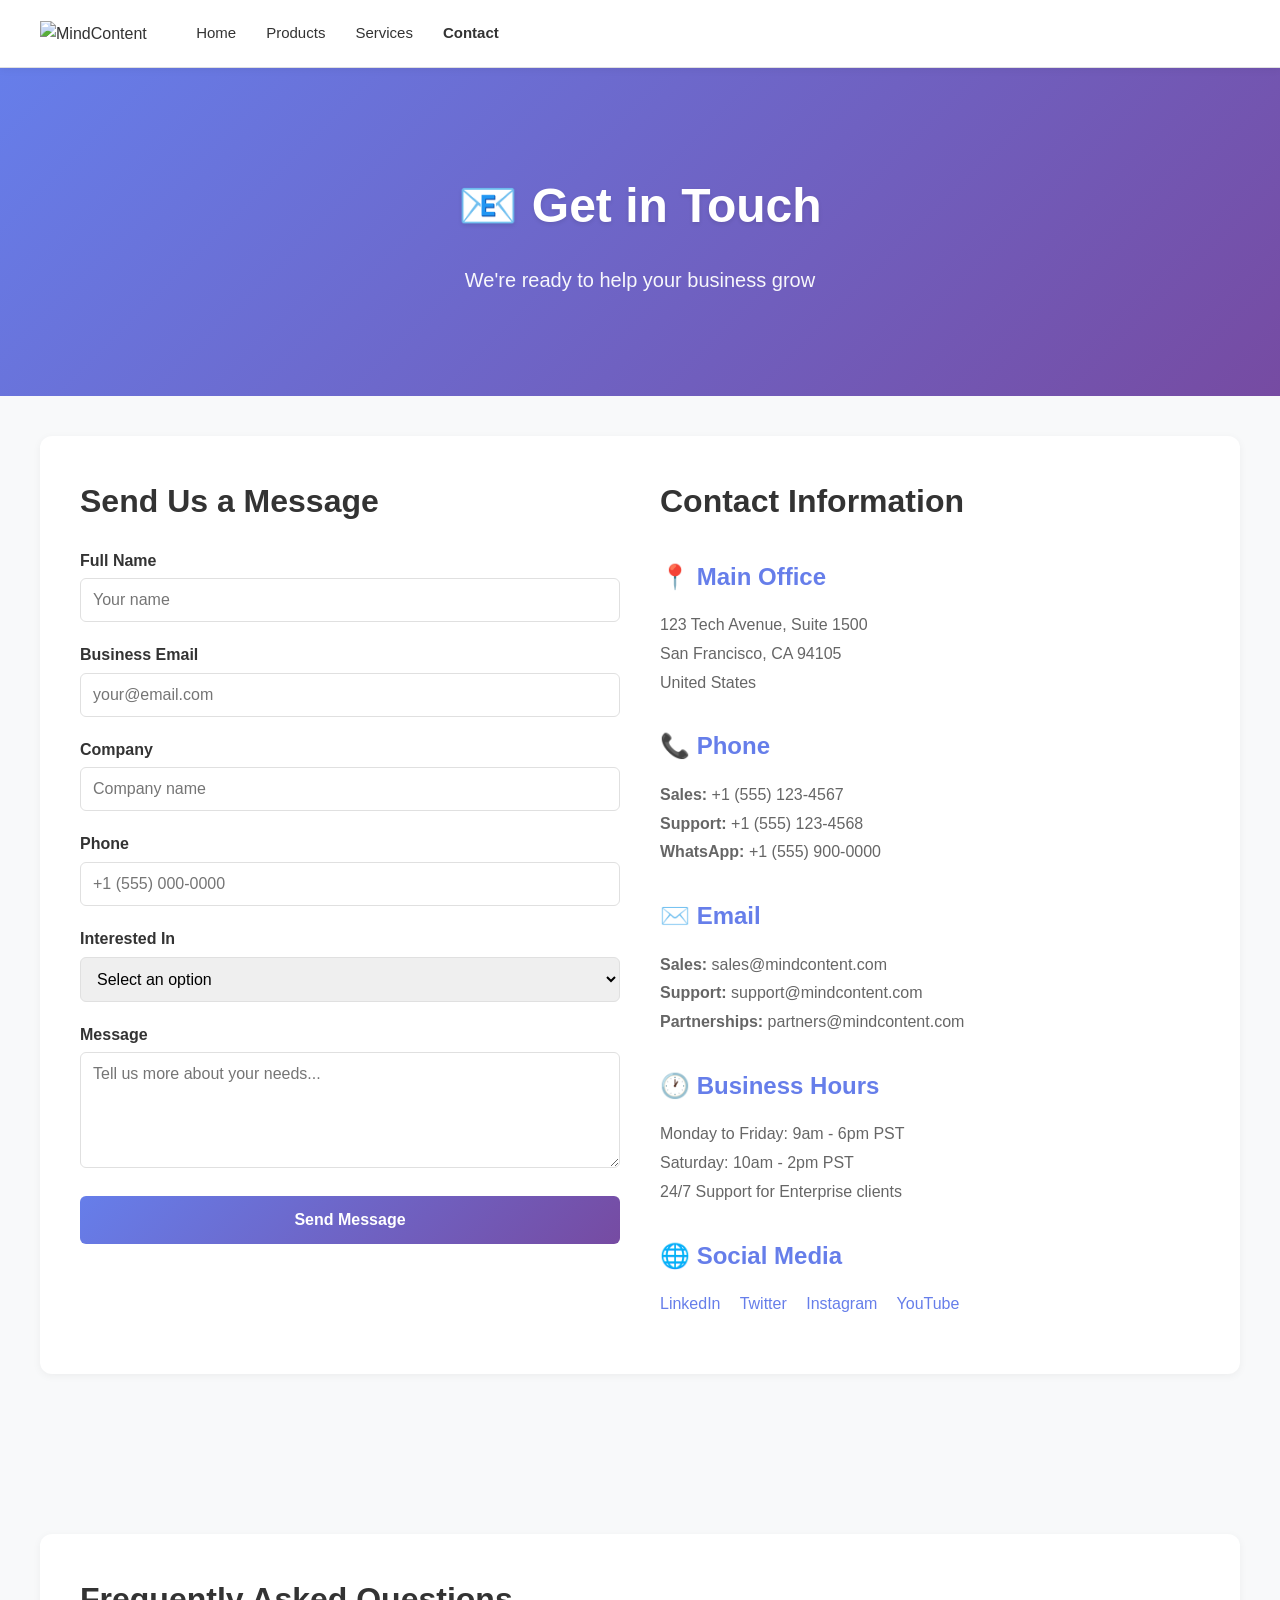
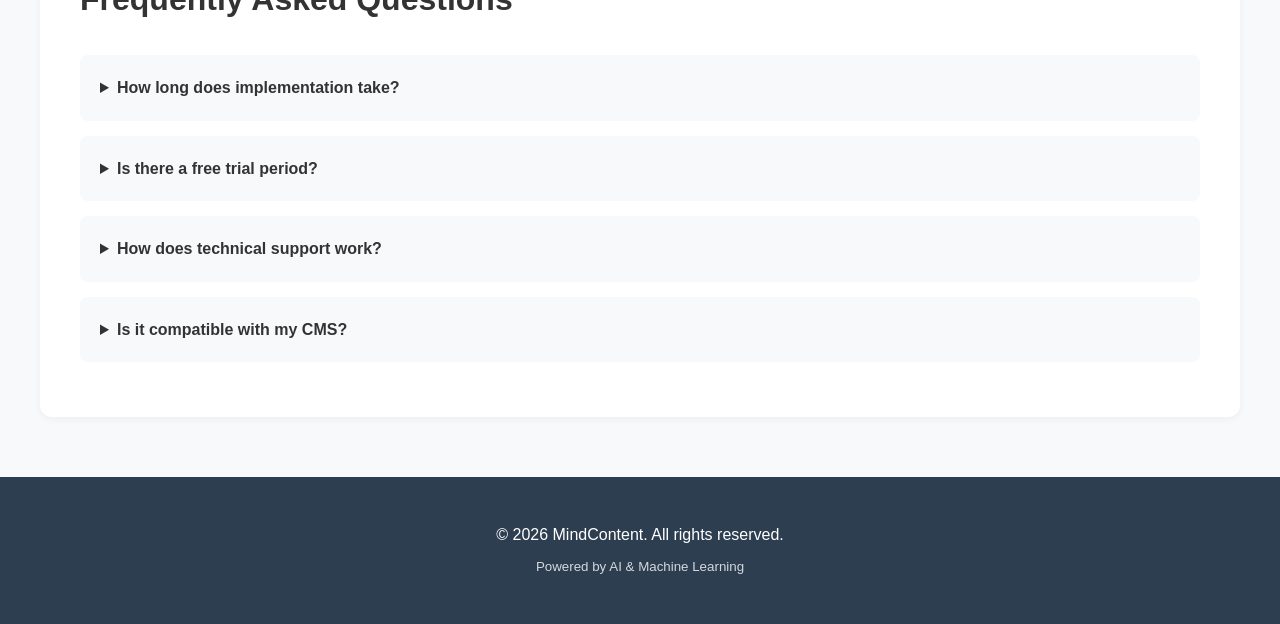
==== contact.html @ 4b0bb5eb "More pages and relative endpoints" ====
<!DOCTYPE html>
<html lang="en">
<head>
    <meta charset="UTF-8">
    <meta name="viewport" content="width=device-width, initial-scale=1.0">
</head>
<body data-page-title="Contact">
    <!-- Site components (header/footer) loaded by site-components.js -->
    
    <!-- Hero Section -->
    <div class="hero">
        <h1>📧 Get in Touch</h1>
        <p>We're ready to help your business grow</p>
    </div>

    <!-- Contact Form and Info -->
    <div class="content-section">
        <div style="display: grid; grid-template-columns: 1fr 1fr; gap: 40px;">
            <!-- Contact Form -->
            <div>
                <h2>Send Us a Message</h2>
                <form style="margin-top: 20px;">
                    <div style="margin-bottom: 20px;">
                        <label style="display: block; margin-bottom: 5px; font-weight: bold;">Full Name</label>
                        <input type="text" placeholder="Your name" style="width: 100%; padding: 12px; border: 1px solid #e0e0e0; border-radius: 6px; font-size: 16px;">
                    </div>
                    
                    <div style="margin-bottom: 20px;">
                        <label style="display: block; margin-bottom: 5px; font-weight: bold;">Business Email</label>
                        <input type="email" placeholder="your@email.com" style="width: 100%; padding: 12px; border: 1px solid #e0e0e0; border-radius: 6px; font-size: 16px;">
                    </div>
                    
                    <div style="margin-bottom: 20px;">
                        <label style="display: block; margin-bottom: 5px; font-weight: bold;">Company</label>
                        <input type="text" placeholder="Company name" style="width: 100%; padding: 12px; border: 1px solid #e0e0e0; border-radius: 6px; font-size: 16px;">
                    </div>
                    
                    <div style="margin-bottom: 20px;">
                        <label style="display: block; margin-bottom: 5px; font-weight: bold;">Phone</label>
                        <input type="tel" placeholder="+1 (555) 000-0000" style="width: 100%; padding: 12px; border: 1px solid #e0e0e0; border-radius: 6px; font-size: 16px;">
                    </div>
                    
                    <div style="margin-bottom: 20px;">
                        <label style="display: block; margin-bottom: 5px; font-weight: bold;">Interested In</label>
                        <select style="width: 100%; padding: 12px; border: 1px solid #e0e0e0; border-radius: 6px; font-size: 16px;">
                            <option>Select an option</option>
                            <option>Starter Product</option>
                            <option>Premium Product</option>
                            <option>Enterprise Product</option>
                            <option>Consulting Services</option>
                            <option>Technical Support</option>
                            <option>General Information</option>
                        </select>
                    </div>
                    
                    <div style="margin-bottom: 20px;">
                        <label style="display: block; margin-bottom: 5px; font-weight: bold;">Message</label>
                        <textarea placeholder="Tell us more about your needs..." rows="5" style="width: 100%; padding: 12px; border: 1px solid #e0e0e0; border-radius: 6px; font-size: 16px; resize: vertical;"></textarea>
                    </div>
                    
                    <button type="submit" style="background: linear-gradient(135deg, #667eea 0%, #764ba2 100%); color: white; border: none; padding: 15px 40px; border-radius: 6px; cursor: pointer; font-size: 16px; font-weight: bold; width: 100%;">
                        Send Message
                    </button>
                </form>
            </div>
            
            <!-- Contact Information -->
            <div>
                <h2>Contact Information</h2>
                
                <div style="margin-top: 30px;">
                    <h3 style="color: #667eea;">📍 Main Office</h3>
                    <p style="margin-top: 10px; color: #666;">
                        123 Tech Avenue, Suite 1500<br>
                        San Francisco, CA 94105<br>
                        United States
                    </p>
                </div>
                
                <div style="margin-top: 30px;">
                    <h3 style="color: #667eea;">📞 Phone</h3>
                    <p style="margin-top: 10px; color: #666;">
                        <strong>Sales:</strong> +1 (555) 123-4567<br>
                        <strong>Support:</strong> +1 (555) 123-4568<br>
                        <strong>WhatsApp:</strong> +1 (555) 900-0000
                    </p>
                </div>
                
                <div style="margin-top: 30px;">
                    <h3 style="color: #667eea;">✉️ Email</h3>
                    <p style="margin-top: 10px; color: #666;">
                        <strong>Sales:</strong> sales@mindcontent.com<br>
                        <strong>Support:</strong> support@mindcontent.com<br>
                        <strong>Partnerships:</strong> partners@mindcontent.com
                    </p>
                </div>
                
                <div style="margin-top: 30px;">
                    <h3 style="color: #667eea;">🕐 Business Hours</h3>
                    <p style="margin-top: 10px; color: #666;">
                        Monday to Friday: 9am - 6pm PST<br>
                        Saturday: 10am - 2pm PST<br>
                        24/7 Support for Enterprise clients
                    </p>
                </div>
                
                <div style="margin-top: 30px;">
                    <h3 style="color: #667eea;">🌐 Social Media</h3>
                    <p style="margin-top: 10px;">
                        <a href="#" style="margin-right: 15px; color: #667eea; text-decoration: none;">LinkedIn</a>
                        <a href="#" style="margin-right: 15px; color: #667eea; text-decoration: none;">Twitter</a>
                        <a href="#" style="margin-right: 15px; color: #667eea; text-decoration: none;">Instagram</a>
                        <a href="#" style="color: #667eea; text-decoration: none;">YouTube</a>
                    </p>
                </div>
            </div>
        </div>
    </div>

    <!-- MindContent AI suggestions will appear here -->
    <div id="mindcontent" data-page-id="contact" style="max-width: 1200px; margin: 0 auto; padding: 20px;"></div>

    <!-- FAQ Section -->
    <div class="content-section">
        <h2>Frequently Asked Questions</h2>
        <div style="margin-top: 30px;">
            <details style="margin-bottom: 15px; padding: 20px; background: #f8f9fa; border-radius: 8px;">
                <summary style="cursor: pointer; font-weight: bold; font-size: 16px;">How long does implementation take?</summary>
                <p style="margin-top: 15px; color: #666;">Basic implementation can be done in a few minutes. For enterprise projects with customizations, the average timeline is 2 to 4 weeks.</p>
            </details>
            
            <details style="margin-bottom: 15px; padding: 20px; background: #f8f9fa; border-radius: 8px;">
                <summary style="cursor: pointer; font-weight: bold; font-size: 16px;">Is there a free trial period?</summary>
                <p style="margin-top: 15px; color: #666;">Yes! We offer a 30-day free trial on all plans, no credit card required.</p>
            </details>
            
            <details style="margin-bottom: 15px; padding: 20px; background: #f8f9fa; border-radius: 8px;">
                <summary style="cursor: pointer; font-weight: bold; font-size: 16px;">How does technical support work?</summary>
                <p style="margin-top: 15px; color: #666;">We offer support via email, chat, and phone. Enterprise clients have access to 24/7 priority support.</p>
            </details>
            
            <details style="margin-bottom: 15px; padding: 20px; background: #f8f9fa; border-radius: 8px;">
                <summary style="cursor: pointer; font-weight: bold; font-size: 16px;">Is it compatible with my CMS?</summary>
                <p style="margin-top: 15px; color: #666;">MindContent works with any HTML website and has native integrations with WordPress, Contentful, Strapi, and other popular CMS platforms.</p>
            </details>
        </div>
    </div>

    <!-- Site components (header/footer) and MindContent SDK -->
    <script src="site-components.js"></script>
    <script src="mindcontent-loader.js"></script>
</body>
</html>
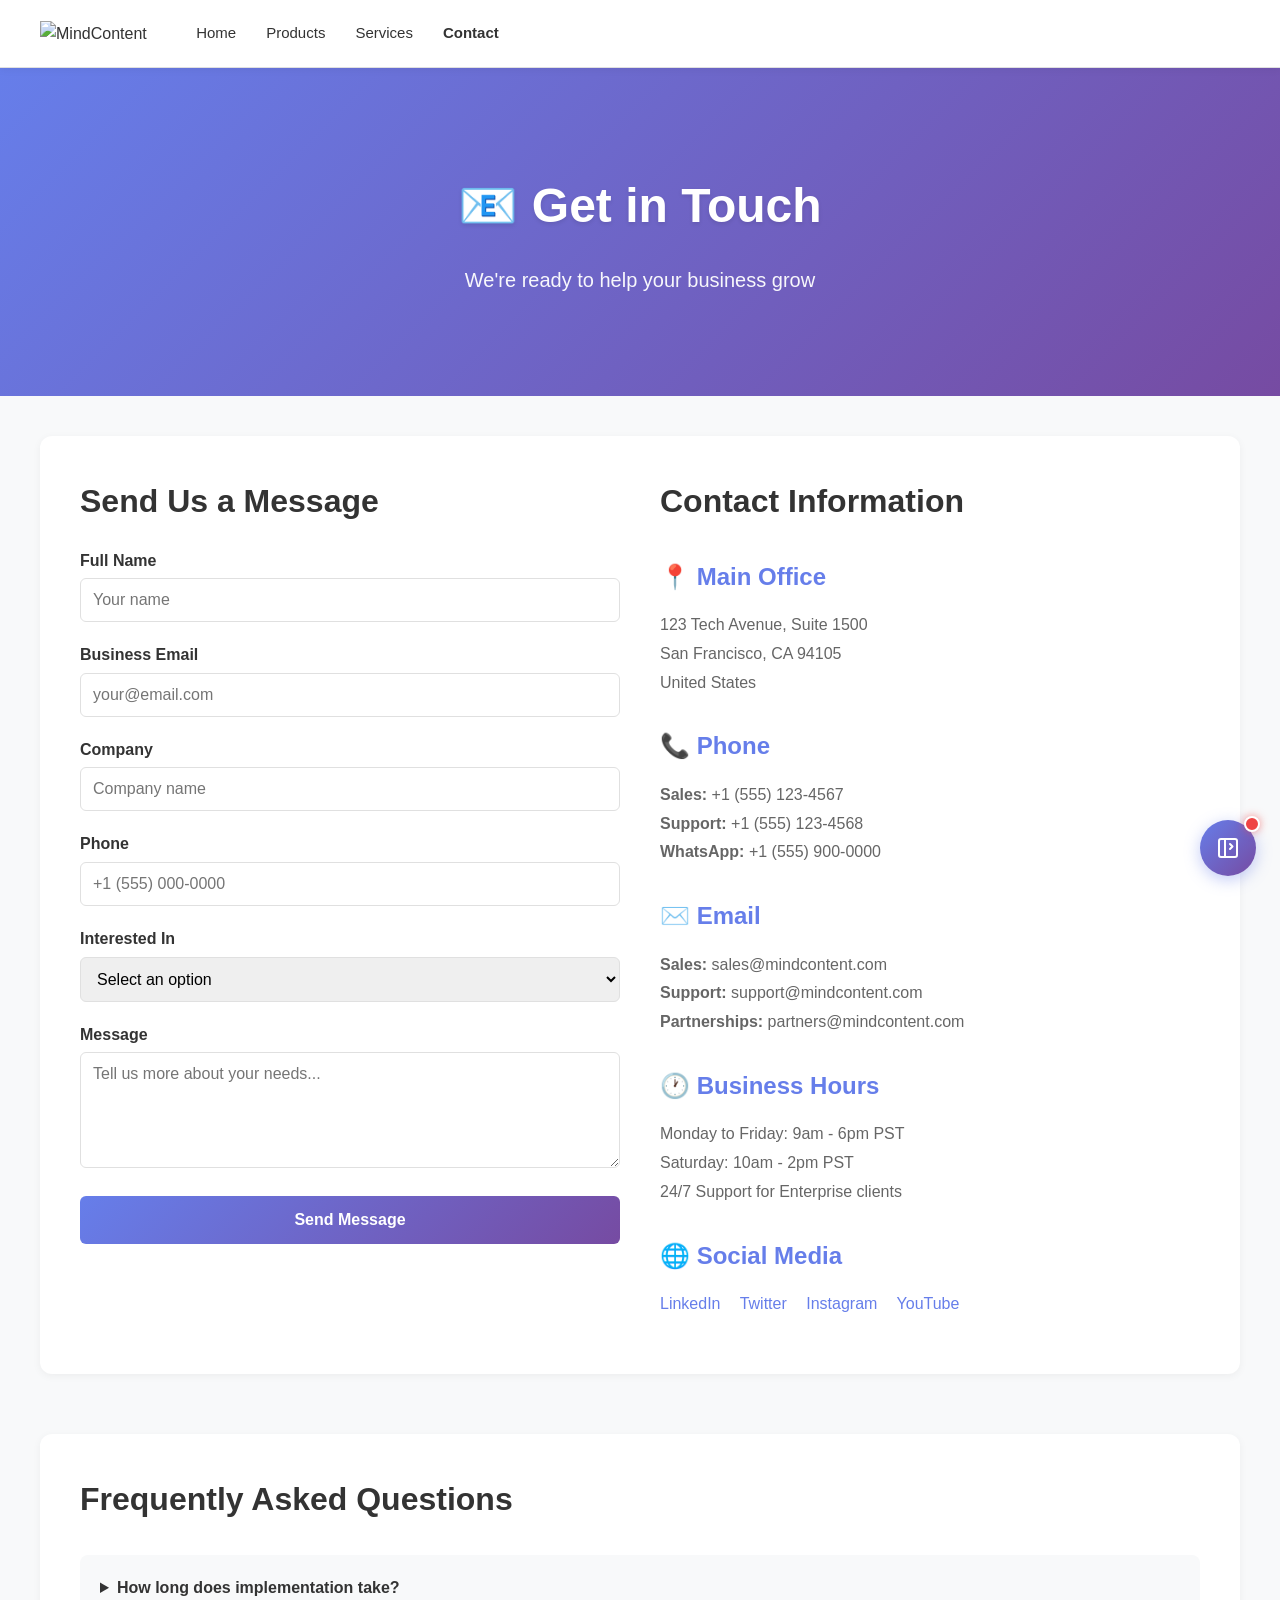
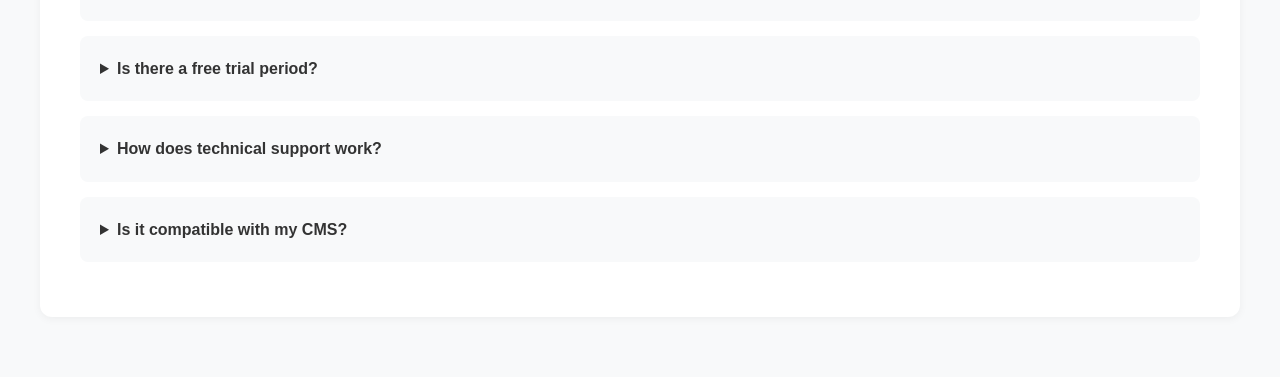
==== commit a2688899: "Azure connection 1" ====
--- a/contact.html
+++ b/contact.html
@@ -3,6 +3,7 @@
 <head>
     <meta charset="UTF-8">
     <meta name="viewport" content="width=device-width, initial-scale=1.0">
+    <link rel="stylesheet" href="mindcontent.css">
 </head>
 <body data-page-title="Contact">
     <!-- Site components (header/footer) loaded by site-components.js -->
@@ -117,9 +118,6 @@
         </div>
     </div>
 
-    <!-- MindContent AI suggestions will appear here -->
-    <div id="mindcontent" data-page-id="contact" style="max-width: 1200px; margin: 0 auto; padding: 20px;"></div>
-
     <!-- FAQ Section -->
     <div class="content-section">
         <h2>Frequently Asked Questions</h2>
@@ -148,6 +146,6 @@
 
     <!-- Site components (header/footer) and MindContent SDK -->
     <script src="site-components.js"></script>
-    <script src="mindcontent-loader.js"></script>
+    <script src="mindcontent.js"></script>
 </body>
 </html>
--- a/mindcontent.css
+++ b/mindcontent.css
@@ -0,0 +1,1728 @@
+/**
+ * MindContent SDK - Component Styles
+ * Embed this CSS in your page before loading mindcontent-v2.js
+ */
+
+/* ==========================================================================
+   Design Tokens (CSS Variables)
+   ========================================================================== */
+:root {
+  --mc-color-primary: #0078d4;
+  --mc-color-primary-hover: #106ebe;
+  --mc-color-secondary: #00a4ef;
+  --mc-color-secondary-hover: #0090d1;
+  --mc-color-success: #107c10;
+  --mc-color-error: #d13438;
+  --mc-color-warning: #ff8c00;
+  --mc-color-info: #0078d4;
+  
+  --mc-color-text: #323130;
+  --mc-color-text-light: #605e5c;
+  --mc-color-text-lighter: #8a8886;
+  
+  --mc-color-bg: #ffffff;
+  --mc-color-bg-light: #f3f2f1;
+  --mc-color-bg-lighter: #faf9f8;
+  --mc-color-border: #edebe9;
+  
+  --mc-spacing-xs: 4px;
+  --mc-spacing-sm: 8px;
+  --mc-spacing-md: 16px;
+  --mc-spacing-lg: 24px;
+  --mc-spacing-xl: 32px;
+  --mc-spacing-xxl: 48px;
+  
+  --mc-radius-sm: 4px;
+  --mc-radius-md: 8px;
+  --mc-radius-lg: 12px;
+  --mc-radius-xl: 16px;
+  
+  --mc-shadow-sm: 0 2px 4px rgba(0,0,0,0.1);
+  --mc-shadow-md: 0 4px 8px rgba(0,0,0,0.15);
+  --mc-shadow-lg: 0 8px 16px rgba(0,0,0,0.2);
+  
+  --mc-font-size-sm: 14px;
+  --mc-font-size-base: 16px;
+  --mc-font-size-lg: 18px;
+  --mc-font-size-xl: 24px;
+  --mc-font-size-xxl: 32px;
+  --mc-font-size-xxxl: 48px;
+  
+  --mc-line-height: 1.6;
+}
+
+/* ==========================================================================
+   Dynamic Component Wrapper
+   ========================================================================== */
+.mc-dynamic-component {
+  margin: 20px 0;
+  padding: 50px 0;
+  opacity: 0;
+  transition: opacity 0.5s ease;
+}
+
+.mc-dynamic-component[data-loaded="true"] {
+  opacity: 1;
+}
+
+/* ==========================================================================
+   Hero Banner Component
+   ========================================================================== */
+.mc-hero {
+  text-align: center;
+  padding: var(--mc-spacing-xxl) var(--mc-spacing-md);
+  max-width: 1200px;
+  margin: var(--mc-spacing-md) auto;
+  background: linear-gradient(135deg, var(--mc-color-bg-light) 0%, var(--mc-color-bg-lighter) 100%);
+  border-radius: var(--mc-radius-xl);
+  box-shadow: var(--mc-shadow-md);
+}
+
+.mc-hero-title {
+  background: linear-gradient(135deg, var(--mc-color-primary) 0%, var(--mc-color-secondary) 100%);
+  -webkit-background-clip: text;
+  -webkit-text-fill-color: transparent;
+  background-clip: text;
+  margin-bottom: var(--mc-spacing-md);
+  font-size: var(--mc-font-size-xxxl);
+  font-weight: 600;
+  line-height: 1.2;
+}
+
+.mc-hero-subtitle {
+  font-size: var(--mc-font-size-lg);
+  line-height: var(--mc-line-height);
+  color: var(--mc-color-text-light);
+  margin-bottom: var(--mc-spacing-lg);
+  max-width: 700px;
+  margin-left: auto;
+  margin-right: auto;
+}
+
+.mc-hero-btn {
+  display: inline-block;
+  background: var(--mc-color-primary);
+  color: white;
+  border: none;
+  padding: var(--mc-spacing-sm) var(--mc-spacing-lg);
+  font-size: var(--mc-font-size-base);
+  font-weight: 600;
+  border-radius: var(--mc-radius-sm);
+  cursor: pointer;
+  box-shadow: var(--mc-shadow-sm);
+  transition: all 0.3s ease;
+  text-decoration: none;
+}
+
+.mc-hero-btn:hover {
+  background: var(--mc-color-primary-hover);
+  transform: translateY(-2px);
+  box-shadow: 0 4px 12px rgba(0,120,212,0.4);
+}
+
+.mc-hero-btn:active {
+  transform: translateY(0);
+}
+
+/* ==========================================================================
+   Alert Component
+   ========================================================================== */
+@keyframes alertSlideIn {
+  from { opacity: 0; transform: translateX(-20px); }
+  to { opacity: 1; transform: translateX(0); }
+}
+
+.mc-alert {
+  animation: alertSlideIn 0.4s ease;
+  padding: var(--mc-spacing-md) var(--mc-spacing-lg);
+  border-radius: var(--mc-radius-md);
+  margin: var(--mc-spacing-md) 0;
+  box-shadow: var(--mc-shadow-sm);
+  transition: all 0.3s ease;
+  display: flex;
+  align-items: flex-start;
+  gap: var(--mc-spacing-sm);
+}
+
+.mc-alert:hover {
+  box-shadow: var(--mc-shadow-md);
+  transform: translateX(4px);
+}
+
+.mc-alert-info {
+  background: #e3f2fd;
+  border-left: 4px solid var(--mc-color-info);
+  color: #0d47a1;
+}
+
+.mc-alert-warning {
+  background: #fff3e0;
+  border-left: 4px solid var(--mc-color-warning);
+  color: #e65100;
+}
+
+.mc-alert-error {
+  background: #ffebee;
+  border-left: 4px solid var(--mc-color-error);
+  color: #c62828;
+}
+
+.mc-alert-success {
+  background: #e8f5e9;
+  border-left: 4px solid var(--mc-color-success);
+  color: #1b5e20;
+}
+
+.mc-alert-icon {
+  font-size: 20px;
+  flex-shrink: 0;
+  margin-top: 2px;
+}
+
+.mc-alert-content {
+  flex: 1;
+}
+
+.mc-alert-field:last-child {
+  margin-bottom: 0 !important;
+}
+
+/* ==========================================================================
+   Feature Cards Component
+   ========================================================================== */
+.mc-features-container {
+  max-width: 1200px;
+  margin: var(--mc-spacing-xl) auto;
+  padding: 0 var(--mc-spacing-md);
+}
+
+.mc-features-header {
+  text-align: center;
+  margin-bottom: var(--mc-spacing-xl);
+}
+
+.mc-features-heading {
+  font-size: var(--mc-font-size-xxl);
+  font-weight: 600;
+  margin-bottom: var(--mc-spacing-sm);
+  color: var(--mc-color-text);
+}
+
+.mc-features-description {
+  font-size: var(--mc-font-size-lg);
+  color: var(--mc-color-text-light);
+  line-height: var(--mc-line-height);
+  max-width: 800px;
+  margin: 0 auto;
+}
+
+.mc-features-grid {
+  display: grid;
+  grid-template-columns: repeat(auto-fit, minmax(280px, 1fr));
+  gap: var(--mc-spacing-md);
+}
+
+.mc-feature-card {
+  background: var(--mc-color-bg);
+  border-radius: var(--mc-radius-lg);
+  padding: var(--mc-spacing-lg);
+  text-align: center;
+  box-shadow: var(--mc-shadow-sm);
+  transition: all 0.3s ease;
+  border: 1px solid var(--mc-color-border);
+}
+
+.mc-feature-card:hover {
+  transform: translateY(-8px);
+  box-shadow: var(--mc-shadow-lg);
+  border-color: var(--mc-color-secondary);
+}
+
+.mc-feature-icon {
+  width: 64px;
+  height: 64px;
+  margin: 0 auto var(--mc-spacing-sm);
+  background: linear-gradient(135deg, var(--mc-color-primary) 0%, var(--mc-color-secondary) 100%);
+  border-radius: var(--mc-radius-lg);
+  display: flex;
+  align-items: center;
+  justify-content: center;
+  font-size: 32px;
+  animation: iconFloat 3s ease-in-out infinite;
+}
+
+@keyframes iconFloat {
+  0%, 100% { transform: translateY(0); }
+  50% { transform: translateY(-10px); }
+}
+
+.mc-feature-title {
+  margin: 0 0 12px 0;
+  font-size: var(--mc-font-size-lg);
+  font-weight: 600;
+  color: var(--mc-color-text);
+}
+
+.mc-feature-description {
+  color: var(--mc-color-text-light);
+  line-height: var(--mc-line-height);
+  font-size: var(--mc-font-size-sm);
+}
+
+/* ==========================================================================
+   Article/Blog Post Component
+   ========================================================================== */
+.mc-article {
+  max-width: 800px;
+  margin: var(--mc-spacing-xl) auto;
+  padding: 0 var(--mc-spacing-md);
+}
+
+.mc-article-breadcrumb {
+  font-size: var(--mc-font-size-sm);
+  color: var(--mc-color-text-lighter);
+  margin-bottom: var(--mc-spacing-sm);
+  display: flex;
+  align-items: center;
+  gap: var(--mc-spacing-xs);
+}
+
+.mc-article-breadcrumb a {
+  color: var(--mc-color-primary);
+  text-decoration: none;
+  transition: color 0.2s ease;
+}
+
+.mc-article-breadcrumb a:hover {
+  color: var(--mc-color-primary-hover);
+  text-decoration: underline;
+}
+
+.mc-article-meta {
+  display: flex;
+  align-items: center;
+  gap: var(--mc-spacing-md);
+  margin-bottom: var(--mc-spacing-lg);
+}
+
+.mc-article-date {
+  font-size: var(--mc-font-size-sm);
+  color: var(--mc-color-text-light);
+  display: flex;
+  align-items: center;
+  gap: var(--mc-spacing-xs);
+}
+
+.mc-article-content {
+  line-height: var(--mc-line-height);
+  padding: var(--mc-spacing-md) 0;
+}
+
+.mc-article-content h1,
+.mc-article-content h2,
+.mc-article-content h3 {
+  margin-top: var(--mc-spacing-lg);
+  margin-bottom: var(--mc-spacing-md);
+  color: var(--mc-color-text);
+  text-align: left;
+}
+
+.mc-article-content h1 {
+  font-size: var(--mc-font-size-xxl);
+  border-bottom: 2px solid var(--mc-color-primary);
+  padding-bottom: var(--mc-spacing-sm);
+  text-align: left;
+}
+
+.mc-article-content h2 {
+  font-size: var(--mc-font-size-xl);
+}
+
+.mc-article-content h3 {
+  font-size: var(--mc-font-size-lg);
+}
+
+.mc-article-content p {
+  margin-bottom: var(--mc-spacing-md);
+  color: var(--mc-color-text);
+  text-align: justify;
+}
+
+.mc-article-content img {
+  max-width: 100%;
+  height: auto;
+  margin: var(--mc-spacing-lg) 0;
+  display: block;
+}
+
+.mc-article-image {
+  width: 100%;
+  height: auto;
+  margin: var(--mc-spacing-lg) 0;
+  display: block;
+}
+
+.mc-article-footnotes {
+  margin-top: var(--mc-spacing-xl);
+  padding-top: var(--mc-spacing-lg);
+  border-top: 2px solid var(--mc-color-border);
+  font-size: var(--mc-font-size-sm);
+  color: var(--mc-color-text-light);
+}
+
+.mc-article-description {
+  margin-bottom: var(--mc-spacing-lg);
+  color: var(--mc-color-text-light);
+  font-style: italic;
+  font-size: var(--mc-font-size-md);
+}
+
+/* ==========================================================================
+   Content Placement Component
+   ========================================================================== */
+.mc-content-grid {
+  display: grid;
+  grid-template-columns: repeat(auto-fit, minmax(300px, 1fr));
+  gap: var(--mc-spacing-md);
+  margin: var(--mc-spacing-md) 0;
+}
+
+.mc-content-card {
+  background: var(--mc-color-bg);
+  border-radius: var(--mc-radius-md);
+  overflow: hidden;
+  box-shadow: var(--mc-shadow-sm);
+  transition: all 0.3s ease;
+}
+
+.mc-content-card:hover {
+  transform: translateY(-4px);
+  box-shadow: var(--mc-shadow-md);
+}
+
+.mc-content-card img {
+  width: 100%;
+  height: 200px;
+  object-fit: cover;
+  transition: transform 0.5s ease;
+}
+
+.mc-content-card:hover img {
+  transform: scale(1.05);
+}
+
+.mc-content-card-body {
+  padding: var(--mc-spacing-md);
+}
+
+.mc-content-btn {
+  background: var(--mc-color-secondary);
+  color: white;
+  border: none;
+  padding: 12px 24px;
+  border-radius: var(--mc-radius-sm);
+  cursor: pointer;
+  transition: all 0.3s ease;
+  font-weight: 600;
+}
+
+.mc-content-btn:hover {
+  background: var(--mc-color-secondary-hover);
+  transform: translateX(4px);
+}
+
+/* ==========================================================================
+   Banner Component
+   ========================================================================== */
+@keyframes bannerSlideIn {
+  from { opacity: 0; transform: translateY(20px); }
+  to { opacity: 1; transform: translateY(0); }
+}
+
+.mc-banner {
+  animation: bannerSlideIn 0.6s ease;
+  background: linear-gradient(135deg, var(--mc-color-primary) 0%, var(--mc-color-secondary) 100%);
+  color: white;
+  padding: var(--mc-spacing-xl) var(--mc-spacing-md);
+  text-align: center;
+  border-radius: var(--mc-radius-md);
+  margin: var(--mc-spacing-md) 0;
+}
+
+.mc-banner-title {
+  font-size: var(--mc-font-size-xxl);
+  margin: 0 0 var(--mc-spacing-sm) 0;
+}
+
+.mc-banner-desc {
+  font-size: var(--mc-font-size-lg);
+  opacity: 0.9;
+}
+
+/* ==========================================================================
+   Testimonial Component
+   ========================================================================== */
+.mc-testimonials-grid {
+  display: grid;
+  grid-template-columns: repeat(3, 1fr);
+  gap: var(--mc-spacing-md);
+  margin: var(--mc-spacing-md) 0;
+}
+
+.mc-testimonial {
+  background: var(--mc-color-bg-light);
+  border-left: 4px solid var(--mc-color-secondary);
+  padding: var(--mc-spacing-md);
+  border-radius: var(--mc-radius-md);
+  transition: all 0.3s ease;
+}
+
+.mc-testimonial:hover {
+  border-left-width: 8px;
+  padding-left: calc(var(--mc-spacing-md) - 4px);
+  box-shadow: var(--mc-shadow-sm);
+}
+
+.mc-testimonial-quote {
+  font-style: italic;
+  margin: 0 0 var(--mc-spacing-sm) 0;
+  font-size: var(--mc-font-size-sm);
+  line-height: var(--mc-line-height);
+}
+
+.mc-testimonial-author {
+  display: flex;
+  align-items: center;
+  gap: 12px;
+  margin-top: auto;
+}
+
+.mc-testimonial-avatar {
+  width: 48px;
+  height: 48px;
+  border-radius: 50%;
+}
+
+.mc-testimonial-name {
+  font-weight: 600;
+  font-size: var(--mc-font-size-sm);
+}
+
+.mc-testimonial-role {
+  color: var(--mc-color-text-light);
+  font-size: 12px;
+}
+
+/* ==========================================================================
+   Stats Component
+   ========================================================================== */
+@keyframes countUp {
+  from { opacity: 0; transform: scale(0.5); }
+  to { opacity: 1; transform: scale(1); }
+}
+
+.mc-stats-grid {
+  display: grid;
+  grid-template-columns: repeat(auto-fit, minmax(200px, 1fr));
+  gap: var(--mc-spacing-lg);
+  margin: var(--mc-spacing-xl) 0;
+  padding: var(--mc-spacing-lg);
+  background: linear-gradient(135deg, var(--mc-color-bg-light) 0%, var(--mc-color-bg-lighter) 100%);
+  border-radius: var(--mc-radius-lg);
+}
+
+.mc-stat-item {
+  text-align: center;
+  transition: transform 0.3s ease;
+}
+
+.mc-stat-item:hover {
+  transform: scale(1.05);
+}
+
+.mc-stat-value {
+  font-size: var(--mc-font-size-xxxl);
+  font-weight: bold;
+  color: var(--mc-color-secondary);
+  margin-bottom: var(--mc-spacing-xs);
+  animation: countUp 1s ease;
+}
+
+.mc-stat-label {
+  color: var(--mc-color-text-light);
+  font-size: var(--mc-font-size-sm);
+  line-height: 1.4;
+}
+
+/* ==========================================================================
+   Call to Action Component
+   ========================================================================== */
+.mc-cta {
+  background: linear-gradient(135deg, var(--mc-color-primary) 0%, var(--mc-color-secondary) 100%);
+  color: white;
+  padding: var(--mc-spacing-xxl) var(--mc-spacing-md);
+  text-align: center;
+  border-radius: var(--mc-radius-md);
+  margin: var(--mc-spacing-xl) 0;
+}
+
+.mc-cta-title {
+  font-size: var(--mc-font-size-xxl);
+  margin: 0 0 var(--mc-spacing-sm) 0;
+}
+
+.mc-cta-desc {
+  font-size: var(--mc-font-size-lg);
+  opacity: 0.9;
+  margin: 0 0 var(--mc-spacing-lg) 0;
+}
+
+.mc-cta-btn {
+  background: var(--mc-color-bg);
+  color: var(--mc-color-secondary);
+  border: none;
+  padding: var(--mc-spacing-sm) var(--mc-spacing-lg);
+  font-size: var(--mc-font-size-base);
+  font-weight: 600;
+  border-radius: var(--mc-radius-sm);
+  cursor: pointer;
+  transition: all 0.3s ease;
+}
+
+.mc-cta-btn:hover {
+  transform: scale(1.05);
+  box-shadow: 0 8px 16px rgba(0,0,0,0.2);
+}
+
+/* ==========================================================================
+   Card Component
+   ========================================================================== */
+.mc-card {
+  background: var(--mc-color-bg);
+  border: 1px solid var(--mc-color-border);
+  border-radius: var(--mc-radius-lg);
+  padding: var(--mc-spacing-lg);
+  margin: var(--mc-spacing-md) 0;
+  box-shadow: var(--mc-shadow-sm);
+  transition: all 0.3s ease;
+}
+
+.mc-card:hover {
+  box-shadow: var(--mc-shadow-md);
+  transform: translateY(-2px);
+}
+
+.mc-card-title {
+  font-size: var(--mc-font-size-xl);
+  font-weight: 600;
+  color: var(--mc-color-text);
+  margin: 0 0 var(--mc-spacing-sm) 0;
+}
+
+.mc-card-text {
+  color: var(--mc-color-text-light);
+  font-size: var(--mc-font-size-base);
+  line-height: 1.6;
+  margin: 0 0 var(--mc-spacing-md) 0;
+}
+
+.mc-card-btn {
+  display: inline-block;
+  background: linear-gradient(135deg, var(--mc-color-primary) 0%, var(--mc-color-secondary) 100%);
+  color: white;
+  padding: var(--mc-spacing-sm) var(--mc-spacing-lg);
+  border-radius: var(--mc-radius-sm);
+  font-weight: 600;
+  font-size: var(--mc-font-size-base);
+  text-decoration: none;
+  transition: all 0.3s ease;
+  cursor: pointer;
+}
+
+.mc-card-btn:hover {
+  transform: scale(1.05);
+  box-shadow: var(--mc-shadow-md);
+}
+
+/* ==========================================================================
+   Image Component
+   ========================================================================== */
+.mc-image-container {
+  margin: var(--mc-spacing-lg) 0;
+  border-radius: var(--mc-radius-lg);
+  overflow: hidden;
+  box-shadow: var(--mc-shadow-md);
+}
+
+.mc-image {
+  width: 100%;
+  height: auto;
+  display: block;
+  transition: transform 0.3s ease;
+}
+
+.mc-image:hover {
+  transform: scale(1.05);
+}
+
+.mc-image-caption {
+  padding: var(--mc-spacing-sm) var(--mc-spacing-md);
+  background: var(--mc-color-bg);
+  color: var(--mc-color-text-light);
+  font-size: var(--mc-font-size-sm);
+  font-style: italic;
+  text-align: center;
+  margin: 0;
+}
+
+/* ==========================================================================
+   Footnotes Component
+   ========================================================================== */
+.mc-footnotes {
+  background: linear-gradient(135deg, #fff9e6 0%, #fff5cc 100%);
+  border-left: 4px solid #f39c12;
+  border-radius: var(--mc-radius-md);
+  padding: var(--mc-spacing-md);
+  margin: var(--mc-spacing-lg) 0;
+  display: flex;
+  gap: var(--mc-spacing-md);
+  align-items: flex-start;
+}
+
+.mc-footnotes-icon {
+  font-size: 24px;
+  flex-shrink: 0;
+}
+
+.mc-footnotes-content {
+  flex: 1;
+  color: #555;
+  font-size: var(--mc-font-size-sm);
+  line-height: 1.6;
+}
+
+/* ==========================================================================
+   Quiz Component
+   ========================================================================== */
+.mc-quiz {
+  background: linear-gradient(135deg, #667eea 0%, #764ba2 100%);
+  color: white;
+  border-radius: var(--mc-radius-lg);
+  padding: var(--mc-spacing-xl);
+  text-align: center;
+  margin: var(--mc-spacing-lg) 0;
+  position: relative;
+  overflow: hidden;
+}
+
+.mc-quiz::before {
+  content: '';
+  position: absolute;
+  top: -50%;
+  right: -50%;
+  width: 200%;
+  height: 200%;
+  background: radial-gradient(circle, rgba(255,255,255,0.1) 0%, transparent 70%);
+  animation: quiz-pulse 4s ease-in-out infinite;
+}
+
+@keyframes quiz-pulse {
+  0%, 100% { transform: scale(1); }
+  50% { transform: scale(1.1); }
+}
+
+.mc-quiz-icon {
+  font-size: 48px;
+  margin-bottom: var(--mc-spacing-md);
+}
+
+.mc-quiz-title {
+  font-size: var(--mc-font-size-xxl);
+  font-weight: 700;
+  margin: 0 0 var(--mc-spacing-sm) 0;
+  position: relative;
+  z-index: 1;
+}
+
+.mc-quiz-description {
+  font-size: var(--mc-font-size-lg);
+  margin: 0 0 var(--mc-spacing-lg) 0;
+  opacity: 0.95;
+  position: relative;
+  z-index: 1;
+}
+
+.mc-quiz-btn {
+  background: white;
+  color: #667eea;
+  border: none;
+  padding: var(--mc-spacing-md) var(--mc-spacing-xl);
+  border-radius: var(--mc-radius-md);
+  font-size: var(--mc-font-size-lg);
+  font-weight: 700;
+  cursor: pointer;
+  transition: all 0.3s ease;
+  position: relative;
+  z-index: 1;
+}
+
+.mc-quiz-btn:hover {
+  transform: scale(1.05);
+  box-shadow: 0 8px 20px rgba(0,0,0,0.2);
+}
+
+/* ==========================================================================
+   Article Page Component
+   ========================================================================== */
+.mc-article-page {
+  background: var(--mc-color-bg);
+  border-radius: var(--mc-radius-lg);
+  padding: var(--mc-spacing-xxl);
+  margin: var(--mc-spacing-lg) 0;
+  box-shadow: var(--mc-shadow-md);
+}
+
+.mc-article-header {
+  border-bottom: 2px solid var(--mc-color-border);
+  padding-bottom: var(--mc-spacing-lg);
+  margin-bottom: var(--mc-spacing-xl);
+}
+
+.mc-article-page-title {
+  font-size: 2.5rem;
+  font-weight: 700;
+  color: var(--mc-color-text);
+  margin: 0 0 var(--mc-spacing-sm) 0;
+  line-height: 1.2;
+}
+
+.mc-article-page-subtitle {
+  font-size: var(--mc-font-size-xl);
+  color: var(--mc-color-text-light);
+  margin: 0 0 var(--mc-spacing-md) 0;
+}
+
+.mc-article-meta {
+  display: flex;
+  gap: var(--mc-spacing-md);
+  font-size: var(--mc-font-size-sm);
+  color: var(--mc-color-text-light);
+}
+
+.mc-article-author {
+  font-weight: 600;
+}
+
+.mc-article-page-body {
+  font-size: var(--mc-font-size-lg);
+  line-height: 1.8;
+  color: var(--mc-color-text);
+}
+
+/* ==========================================================================
+   Interactive Hero Component
+   ========================================================================== */
+.mc-interactive-hero {
+  background: linear-gradient(135deg, #0078D4 0%, #8661C5 50%, #C239B3 100%);
+  border-radius: var(--mc-radius-xl);
+  padding: var(--mc-spacing-xxl);
+  margin: var(--mc-spacing-lg) 0;
+  position: relative;
+  overflow: hidden;
+  min-height: 400px;
+  display: flex;
+  align-items: center;
+  justify-content: center;
+}
+
+.mc-interactive-hero-content {
+  position: relative;
+  z-index: 2;
+  text-align: center;
+  color: white;
+}
+
+.mc-interactive-hero-title {
+  font-size: 3rem;
+  font-weight: 700;
+  margin: 0 0 var(--mc-spacing-md) 0;
+  text-shadow: 0 4px 12px rgba(0,0,0,0.2);
+}
+
+.mc-interactive-hero-subtitle {
+  font-size: var(--mc-font-size-xl);
+  margin: 0 0 var(--mc-spacing-xl) 0;
+  opacity: 0.95;
+  max-width: 600px;
+  margin-left: auto;
+  margin-right: auto;
+}
+
+.mc-interactive-hero-btn {
+  background: white;
+  color: #0078D4;
+  border: none;
+  padding: var(--mc-spacing-md) var(--mc-spacing-xxl);
+  border-radius: var(--mc-radius-md);
+  font-size: var(--mc-font-size-lg);
+  font-weight: 700;
+  cursor: pointer;
+  transition: all 0.3s ease;
+}
+
+.mc-interactive-hero-btn:hover {
+  transform: scale(1.05);
+  box-shadow: 0 12px 24px rgba(0,0,0,0.3);
+}
+
+.mc-interactive-hero-animation {
+  position: absolute;
+  top: 0;
+  left: 0;
+  width: 100%;
+  height: 100%;
+  z-index: 1;
+  pointer-events: none;
+}
+
+.mc-hero-particle {
+  position: absolute;
+  width: 300px;
+  height: 300px;
+  background: radial-gradient(circle, rgba(255,255,255,0.15) 0%, transparent 70%);
+  border-radius: 50%;
+  animation: float 8s ease-in-out infinite;
+}
+
+.mc-hero-particle:nth-child(1) {
+  top: 10%;
+  left: 10%;
+  animation-delay: 0s;
+}
+
+.mc-hero-particle:nth-child(2) {
+  top: 50%;
+  right: 10%;
+  animation-delay: 2s;
+}
+
+.mc-hero-particle:nth-child(3) {
+  bottom: 10%;
+  left: 50%;
+  animation-delay: 4s;
+}
+
+@keyframes float {
+  0%, 100% { transform: translateY(0) scale(1); }
+  50% { transform: translateY(-30px) scale(1.1); }
+}
+
+/* ==========================================================================
+   Area Heading Component
+   ========================================================================== */
+.mc-area-heading {
+  text-align: center;
+  margin: var(--mc-spacing-xxl) 0 var(--mc-spacing-xl) 0;
+  padding-bottom: var(--mc-spacing-md);
+  border-bottom: 3px solid var(--mc-color-primary);
+}
+
+.mc-area-heading-title {
+  font-size: 2rem;
+  font-weight: 700;
+  color: var(--mc-color-text);
+  margin: 0 0 var(--mc-spacing-sm) 0;
+}
+
+.mc-area-heading-subtitle {
+  font-size: var(--mc-font-size-lg);
+  color: var(--mc-color-text-light);
+  margin: 0;
+}
+
+/* ==========================================================================
+   Feature Banner Component
+   ========================================================================== */
+.mc-feature-banner {
+  background: linear-gradient(90deg, #f8f9fa 0%, white 100%);
+  border: 2px solid var(--mc-color-border);
+  border-radius: var(--mc-radius-lg);
+  padding: var(--mc-spacing-lg);
+  margin: var(--mc-spacing-lg) 0;
+  display: flex;
+  align-items: center;
+  gap: var(--mc-spacing-lg);
+  transition: all 0.3s ease;
+}
+
+.mc-feature-banner:hover {
+  box-shadow: var(--mc-shadow-lg);
+  transform: translateX(4px);
+}
+
+.mc-feature-banner-icon {
+  font-size: 48px;
+  flex-shrink: 0;
+}
+
+.mc-feature-banner-content {
+  flex: 1;
+}
+
+.mc-feature-banner-title {
+  font-size: var(--mc-font-size-xl);
+  font-weight: 700;
+  color: var(--mc-color-text);
+  margin: 0 0 var(--mc-spacing-xs) 0;
+}
+
+.mc-feature-banner-text {
+  color: var(--mc-color-text-light);
+  margin: 0;
+  font-size: var(--mc-font-size-base);
+}
+
+.mc-feature-banner-btn {
+  background: var(--mc-color-primary);
+  color: white;
+  border: none;
+  padding: var(--mc-spacing-sm) var(--mc-spacing-lg);
+  border-radius: var(--mc-radius-sm);
+  font-weight: 600;
+  cursor: pointer;
+  white-space: nowrap;
+  transition: all 0.3s ease;
+}
+
+.mc-feature-banner-btn:hover {
+  background: var(--mc-color-primary-hover);
+  transform: scale(1.05);
+}
+
+/* ==========================================================================
+   Rich Text Block Component
+   ========================================================================== */
+.mc-richtext-block {
+  background: var(--mc-color-bg);
+  border-radius: var(--mc-radius-md);
+  padding: var(--mc-spacing-lg);
+  margin: var(--mc-spacing-lg) 0;
+  font-size: var(--mc-font-size-base);
+  line-height: 1.8;
+  color: var(--mc-color-text);
+}
+
+/* ==========================================================================
+   Cascade Block Component
+   ========================================================================== */
+.mc-cascade-block {
+  margin: var(--mc-spacing-xl) 0;
+  display: flex;
+  flex-direction: column;
+  gap: var(--mc-spacing-md);
+}
+
+.mc-cascade-item {
+  background: white;
+  border-left: 4px solid var(--mc-color-primary);
+  border-radius: var(--mc-radius-md);
+  padding: var(--mc-spacing-lg);
+  margin-left: calc(var(--mc-cascade-index, 0) * 30px);
+  display: flex;
+  gap: var(--mc-spacing-md);
+  align-items: flex-start;
+  box-shadow: var(--mc-shadow-sm);
+  animation: cascade-slide-in 0.5s ease-out forwards;
+  opacity: 0;
+}
+
+.mc-cascade-item:nth-child(1) { --mc-cascade-index: 0; }
+.mc-cascade-item:nth-child(2) { --mc-cascade-index: 1; }
+.mc-cascade-item:nth-child(3) { --mc-cascade-index: 2; }
+.mc-cascade-item:nth-child(4) { --mc-cascade-index: 3; }
+.mc-cascade-item:nth-child(5) { --mc-cascade-index: 4; }
+
+@keyframes cascade-slide-in {
+  from {
+    opacity: 0;
+    transform: translateX(-20px);
+  }
+  to {
+    opacity: 1;
+    transform: translateX(0);
+  }
+}
+
+.mc-cascade-number {
+  background: var(--mc-color-primary);
+  color: white;
+  width: 40px;
+  height: 40px;
+  border-radius: 50%;
+  display: flex;
+  align-items: center;
+  justify-content: center;
+  font-weight: 700;
+  font-size: var(--mc-font-size-lg);
+  flex-shrink: 0;
+}
+
+.mc-cascade-title {
+  font-size: var(--mc-font-size-lg);
+  font-weight: 700;
+  color: var(--mc-color-text);
+  margin: 0 0 var(--mc-spacing-xs) 0;
+}
+
+.mc-cascade-text {
+  color: var(--mc-color-text-light);
+  margin: 0;
+  font-size: var(--mc-font-size-base);
+}
+
+/* ==========================================================================
+   Hero PLP Component
+   ========================================================================== */
+.mc-hero-plp {
+  background: linear-gradient(135deg, #1e3a8a 0%, #3b82f6 100%);
+  border-radius: var(--mc-radius-xl);
+  padding: var(--mc-spacing-xxl);
+  margin: var(--mc-spacing-lg) 0;
+  text-align: center;
+  color: white;
+  position: relative;
+  overflow: hidden;
+}
+
+.mc-hero-plp-badge {
+  display: inline-block;
+  background: rgba(255,255,255,0.2);
+  backdrop-filter: blur(10px);
+  padding: var(--mc-spacing-xs) var(--mc-spacing-md);
+  border-radius: var(--mc-radius-sm);
+  font-size: var(--mc-font-size-sm);
+  font-weight: 600;
+  margin-bottom: var(--mc-spacing-md);
+  text-transform: uppercase;
+  letter-spacing: 1px;
+}
+
+.mc-hero-plp-title {
+  font-size: 2.5rem;
+  font-weight: 700;
+  margin: 0 0 var(--mc-spacing-md) 0;
+  text-shadow: 0 4px 12px rgba(0,0,0,0.2);
+}
+
+.mc-hero-plp-description {
+  font-size: var(--mc-font-size-lg);
+  margin: 0 0 var(--mc-spacing-xl) 0;
+  opacity: 0.95;
+  max-width: 600px;
+  margin-left: auto;
+  margin-right: auto;
+}
+
+.mc-hero-plp-actions {
+  display: flex;
+  gap: var(--mc-spacing-md);
+  justify-content: center;
+  flex-wrap: wrap;
+}
+
+.mc-hero-plp-btn-primary {
+  background: white;
+  color: #1e3a8a;
+  border: none;
+  padding: var(--mc-spacing-md) var(--mc-spacing-xl);
+  border-radius: var(--mc-radius-md);
+  font-size: var(--mc-font-size-base);
+  font-weight: 700;
+  cursor: pointer;
+  transition: all 0.3s ease;
+}
+
+.mc-hero-plp-btn-primary:hover {
+  transform: scale(1.05);
+  box-shadow: 0 8px 20px rgba(0,0,0,0.2);
+}
+
+.mc-hero-plp-btn-secondary {
+  background: rgba(255,255,255,0.1);
+  color: white;
+  border: 2px solid white;
+  padding: var(--mc-spacing-md) var(--mc-spacing-xl);
+  border-radius: var(--mc-radius-md);
+  font-size: var(--mc-font-size-base);
+  font-weight: 700;
+  cursor: pointer;
+  transition: all 0.3s ease;
+}
+
+.mc-hero-plp-btn-secondary:hover {
+  background: rgba(255,255,255,0.2);
+  transform: scale(1.05);
+}
+
+/* ==========================================================================
+   Highlights Component
+   ========================================================================== */
+.mc-highlights {
+  margin: var(--mc-spacing-xl) 0;
+}
+
+.mc-highlights-heading {
+  font-size: 2rem;
+  font-weight: 700;
+  text-align: center;
+  color: var(--mc-color-text);
+  margin: 0 0 var(--mc-spacing-xl) 0;
+}
+
+.mc-highlights-grid {
+  display: grid;
+  grid-template-columns: repeat(auto-fit, minmax(280px, 1fr));
+  gap: var(--mc-spacing-lg);
+}
+
+.mc-highlight-item {
+  background: linear-gradient(135deg, #fff 0%, #f8f9fa 100%);
+  border: 1px solid var(--mc-color-border);
+  border-radius: var(--mc-radius-lg);
+  padding: var(--mc-spacing-lg);
+  text-align: center;
+  transition: all 0.3s ease;
+}
+
+.mc-highlight-item:hover {
+  transform: translateY(-8px);
+  box-shadow: var(--mc-shadow-lg);
+  border-color: var(--mc-color-primary);
+}
+
+.mc-highlight-icon {
+  font-size: 40px;
+  margin-bottom: var(--mc-spacing-md);
+}
+
+.mc-highlight-title {
+  font-size: var(--mc-font-size-lg);
+  font-weight: 700;
+  color: var(--mc-color-text);
+  margin: 0 0 var(--mc-spacing-sm) 0;
+}
+
+.mc-highlight-text {
+  color: var(--mc-color-text-light);
+  font-size: var(--mc-font-size-base);
+  margin: 0;
+  line-height: 1.6;
+}
+
+/* ==========================================================================
+   Generic Component
+   ========================================================================== */
+.mc-generic-component {
+  background: var(--mc-color-bg);
+  border-radius: var(--mc-radius-lg);
+  padding: var(--mc-spacing-lg);
+  margin: var(--mc-spacing-md) 0;
+  box-shadow: var(--mc-shadow-sm);
+  border-left: 4px solid var(--mc-color-secondary);
+  transition: all 0.3s ease;
+}
+
+.mc-generic-component:hover {
+  box-shadow: var(--mc-shadow-md);
+  transform: translateX(4px);
+}
+
+.mc-generic-title {
+  margin: 0 0 var(--mc-spacing-md) 0;
+  color: var(--mc-color-text);
+  font-size: var(--mc-font-size-xl);
+  font-weight: 600;
+}
+
+.mc-field {
+  margin-bottom: var(--mc-spacing-sm);
+}
+
+.mc-field:last-child {
+  margin-bottom: 0 !important;
+}
+
+.mc-field-label {
+  font-weight: 600;
+  color: var(--mc-color-text);
+  text-transform: capitalize;
+}
+
+.mc-field-value {
+  color: var(--mc-color-text-light);
+  margin-left: 8px;
+}
+
+.mc-debug-component {
+  background: #f8f9fa;
+  padding: var(--mc-spacing-lg);
+  border-radius: var(--mc-radius-md);
+  margin: var(--mc-spacing-md) 0;
+  border-left: 4px solid var(--mc-color-warning);
+}
+
+.mc-debug-title {
+  font-weight: 600;
+  margin-bottom: var(--mc-spacing-sm);
+  color: var(--mc-color-text);
+}
+
+.mc-debug-details {
+  cursor: pointer;
+  color: var(--mc-color-text-light);
+  font-size: var(--mc-font-size-sm);
+}
+
+.mc-debug-pre {
+  background: white;
+  padding: var(--mc-spacing-md);
+  border-radius: var(--mc-radius-sm);
+  overflow-x: auto;
+  margin-top: var(--mc-spacing-sm);
+  font-size: 12px;
+  color: var(--mc-color-text);
+}
+
+/* ==========================================================================
+   Rich Text Formatting
+   ========================================================================== */
+.mc-richtext p {
+  margin: 0 0 12px 0;
+  line-height: var(--mc-line-height);
+}
+
+.mc-richtext a {
+  color: var(--mc-color-primary);
+  text-decoration: underline;
+  transition: color 0.2s ease;
+}
+
+.mc-richtext a:hover {
+  color: var(--mc-color-primary-hover);
+}
+
+.mc-richtext ul,
+.mc-richtext ol {
+  margin: 12px 0;
+  padding-left: 24px;
+}
+
+.mc-richtext li {
+  margin: 6px 0;
+  line-height: var(--mc-line-height);
+}
+
+.mc-richtext h1 {
+  font-size: var(--mc-font-size-xxl);
+  font-weight: 600;
+  margin: 24px 0 16px;
+}
+
+.mc-richtext h2 {
+  font-size: var(--mc-font-size-xl);
+  font-weight: 600;
+  margin: 20px 0 12px;
+}
+
+.mc-richtext h3 {
+  font-size: var(--mc-font-size-lg);
+  font-weight: 600;
+  margin: 16px 0 12px;
+}
+
+.mc-richtext blockquote {
+  border-left: 4px solid var(--mc-color-secondary);
+  padding-left: 16px;
+  margin: 16px 0;
+  color: var(--mc-color-text-light);
+  font-style: italic;
+}
+
+.mc-richtext hr {
+  border: none;
+  border-top: 2px solid var(--mc-color-border);
+  margin: 24px 0;
+}
+
+.mc-richtext code {
+  background: #f5f5f5;
+  padding: 2px 6px;
+  border-radius: var(--mc-radius-sm);
+  font-family: 'Courier New', Courier, monospace;
+  font-size: var(--mc-font-size-sm);
+}
+
+/* ==========================================================================
+   Responsive Design
+   ========================================================================== */
+@media (max-width: 768px) {
+  .mc-hero-title {
+    font-size: 36px !important;
+  }
+  
+  .mc-hero-subtitle {
+    font-size: var(--mc-font-size-base) !important;
+  }
+  
+  .mc-features-grid {
+    grid-template-columns: 1fr !important;
+  }
+  
+  .mc-content-grid {
+    grid-template-columns: 1fr !important;
+  }
+  
+  .mc-testimonials-grid {
+    grid-template-columns: 1fr !important;
+  }
+  
+  .mc-stats-grid {
+    grid-template-columns: repeat(2, 1fr) !important;
+  }
+  
+  .mc-stat-value {
+    font-size: 36px !important;
+  }
+  
+  .mc-banner-title,
+  .mc-cta-title {
+    font-size: 28px !important;
+  }
+  
+  .mc-banner-desc,
+  .mc-cta-desc {
+    font-size: var(--mc-font-size-base) !important;
+  }
+  
+  .mc-article-content {
+    padding: var(--mc-spacing-md);
+  }
+}
+
+/* ==========================================================================
+   Print Styles
+   ========================================================================== */
+@media print {
+  .mc-hero-btn,
+  .mc-content-btn,
+  .mc-cta-btn {
+    display: none;
+  }
+  
+  .mc-generic-component,
+  .mc-article {
+    box-shadow: none;
+    border: 1px solid #ccc;
+  }
+}
+
+/* ==========================================================================
+   Intent Modal Styles
+   ========================================================================== */
+@keyframes mc-modal-fadeIn {
+  from { opacity: 0; }
+  to { opacity: 1; }
+}
+
+@keyframes mc-modal-slideUp {
+  from {
+    opacity: 0;
+    transform: translateY(20px);
+  }
+  to {
+    opacity: 1;
+    transform: translateY(0);
+  }
+}
+
+#mindcontent-intent-modal {
+  position: fixed;
+  top: 0;
+  left: 0;
+  width: 100%;
+  height: 100%;
+  background: rgba(0, 0, 0, 0.7);
+  backdrop-filter: blur(4px);
+  display: flex;
+  align-items: center;
+  justify-content: center;
+  z-index: 9999999;
+  font-family: -apple-system, BlinkMacSystemFont, Segoe UI, Roboto, Helvetica, Arial, sans-serif;
+  animation: mc-modal-fadeIn 0.3s ease-out;
+}
+
+#mindcontent-intent-modal .mc-modal-container {
+  background: linear-gradient(135deg, #ffffff 0%, #f8f9fa 100%);
+  border-radius: 16px;
+  padding: 48px 40px;
+  max-width: 900px;
+  width: 90%;
+  box-shadow: 0 24px 60px rgba(0, 0, 0, 0.4), 0 0 1px rgba(0, 0, 0, 0.2);
+  animation: mc-modal-slideUp 0.4s ease-out;
+}
+
+#mindcontent-intent-modal .mc-modal-grid {
+  display: grid;
+  grid-template-columns: 1fr 1fr;
+  gap: 40px;
+}
+
+#mindcontent-intent-modal .mc-modal-column {
+  display: flex;
+  flex-direction: column;
+}
+
+#mindcontent-intent-modal .mc-modal-title {
+  font-size: 32px;
+  font-weight: 700;
+  background: linear-gradient(135deg, #0078d4 0%, #005a9e 100%);
+  -webkit-background-clip: text;
+  -webkit-text-fill-color: transparent;
+  background-clip: text;
+  margin-bottom: 12px;
+  letter-spacing: -0.5px;
+}
+
+#mindcontent-intent-modal .mc-modal-subtitle {
+  font-size: 13px;
+  color: #666;
+  margin-bottom: 24px;
+  font-weight: 500;
+  text-transform: uppercase;
+  letter-spacing: 1px;
+}
+
+#mindcontent-intent-modal .mc-modal-description {
+  font-size: 15px;
+  color: #444;
+  line-height: 1.7;
+  margin-bottom: 28px;
+  text-align: left;
+}
+
+#mindcontent-intent-modal .mc-modal-intent-box {
+  background: linear-gradient(135deg, #e3f2fd 0%, #bbdefb 100%);
+  border-radius: 12px;
+  padding: 24px;
+  border: 2px solid #90caf9;
+  flex-grow: 1;
+  display: flex;
+  flex-direction: column;
+  justify-content: center;
+}
+
+#mindcontent-intent-modal .mc-modal-intent-label {
+  font-size: 13px;
+  color: #1976d2;
+  margin-bottom: 8px;
+  font-weight: 600;
+  text-transform: uppercase;
+  letter-spacing: 0.5px;
+}
+
+#mindcontent-intent-modal .mc-modal-intent-text {
+  font-size: 22px;
+  font-weight: 700;
+  color: #0d47a1;
+  line-height: 1.4;
+}
+
+#mindcontent-intent-modal .mc-modal-right-column {
+  display: flex;
+  flex-direction: column;
+  justify-content: space-between;
+}
+
+#mindcontent-intent-modal .mc-modal-select-label {
+  display: block;
+  font-size: 14px;
+  font-weight: 600;
+  color: #333;
+  margin-bottom: 12px;
+}
+
+#mindcontent-user-select {
+  width: 100%;
+  padding: 12px 16px;
+  font-size: 15px;
+  border: 2px solid #e0e0e0;
+  border-radius: 8px;
+  background: white;
+  color: #333;
+  cursor: pointer;
+  transition: all 0.2s;
+  margin-bottom: 24px;
+}
+
+#mindcontent-user-select:hover {
+  border-color: #0078d4;
+}
+
+#mindcontent-user-select:focus {
+  outline: none;
+  border-color: #0078d4;
+  box-shadow: 0 0 0 3px rgba(0, 120, 212, 0.1);
+}
+
+#mindcontent-intent-modal .mc-modal-consent-box {
+  background: #fff;
+  border: 1px solid #e0e0e0;
+  border-radius: 8px;
+  padding: 16px;
+  margin-bottom: 24px;
+  text-align: left;
+}
+
+#mindcontent-intent-modal .mc-modal-consent-label {
+  display: flex;
+  align-items: start;
+  cursor: pointer;
+  user-select: none;
+}
+
+#mindcontent-intent-modal .mc-modal-consent-checkbox {
+  width: 20px;
+  height: 20px;
+  margin-right: 12px;
+  margin-top: 2px;
+  cursor: pointer;
+  flex-shrink: 0;
+}
+
+#mindcontent-intent-modal .mc-modal-consent-text {
+  font-size: 14px;
+  color: #333;
+  line-height: 1.5;
+}
+
+#mindcontent-intent-modal .mc-modal-consent-subtext {
+  font-size: 13px;
+  color: #666;
+}
+
+#mindcontent-intent-start-btn {
+  background: #ccc;
+  color: #999;
+  border: none;
+  border-radius: 8px;
+  padding: 16px 48px;
+  font-size: 17px;
+  font-weight: 700;
+  cursor: not-allowed;
+  transition: all 0.3s;
+  box-shadow: none;
+  width: 100%;
+  letter-spacing: 0.5px;
+}
+
+#mindcontent-intent-start-btn:not(:disabled) {
+  background: linear-gradient(135deg, #0078d4 0%, #005a9e 100%);
+  color: white;
+  cursor: pointer;
+  box-shadow: 0 4px 16px rgba(0, 120, 212, 0.4);
+}
+
+#mindcontent-intent-start-btn:not(:disabled):hover {
+  transform: translateY(-2px);
+  box-shadow: 0 6px 20px rgba(0, 120, 212, 0.5);
+}
+
+#mindcontent-intent-start-btn:not(:disabled):active {
+  transform: translateY(0);
+  box-shadow: 0 4px 16px rgba(0, 120, 212, 0.4);
+}
+
+/* ==========================================================================
+   MindContent Iframe (Debug Sidebar)
+   ========================================================================== */
+#mindcontent-iframe {
+  position: fixed;
+  top: 0;
+  left: 0;
+  width: 100%;
+  height: 100%;
+  border: none;
+  z-index: 999999;
+  background: transparent;
+  pointer-events: none;
+}
+
+#mindcontent-iframe.mc-sidebar-open {
+  pointer-events: auto;
+}
+
+/* ==========================================================================
+   Toggle Button
+   ========================================================================== */
+#mindcontent-toggle-btn {
+  position: fixed;
+  bottom: 24px;
+  right: 24px;
+  width: 56px;
+  height: 56px;
+  border-radius: 50%;
+  border: none;
+  background: linear-gradient(135deg, #667eea 0%, #764ba2 100%);
+  color: white;
+  cursor: pointer;
+  box-shadow: 0 4px 16px rgba(102, 126, 234, 0.4);
+  z-index: 999998;
+  display: flex;
+  align-items: center;
+  justify-content: center;
+  transition: all 0.3s ease;
+  padding: 0;
+}
+
+#mindcontent-toggle-btn:hover {
+  transform: scale(1.1);
+  box-shadow: 0 6px 20px rgba(102, 126, 234, 0.6);
+}
+
+#mindcontent-status-indicator {
+  position: absolute;
+  top: -4px;
+  right: -4px;
+  width: 16px;
+  height: 16px;
+  border-radius: 50%;
+  background-color: #ef4444;
+  border: 2px solid white;
+  box-shadow: 0 0 8px rgba(239, 68, 68, 0.6);
+  z-index: 2000;
+}
+
+#mindcontent-status-indicator.mc-status-connected {
+  background-color: #10b981;
+  box-shadow: 0 0 8px rgba(16, 185, 129, 0.6);
+}
+
+#mindcontent-status-indicator.mc-status-completed {
+  background-color: #3b82f6;
+  box-shadow: 0 0 8px rgba(59, 130, 246, 0.6);
+}
+
+/* ==========================================================================
+   Loading Placeholder
+   ========================================================================== */
+[data-loading-id] {
+  padding: 100px;
+  text-align: center;
+  background: transparent;
+  margin: 20px 0;
+}
+
+[data-loading-id] svg {
+  margin: 0 auto;
+  display: block;
+}
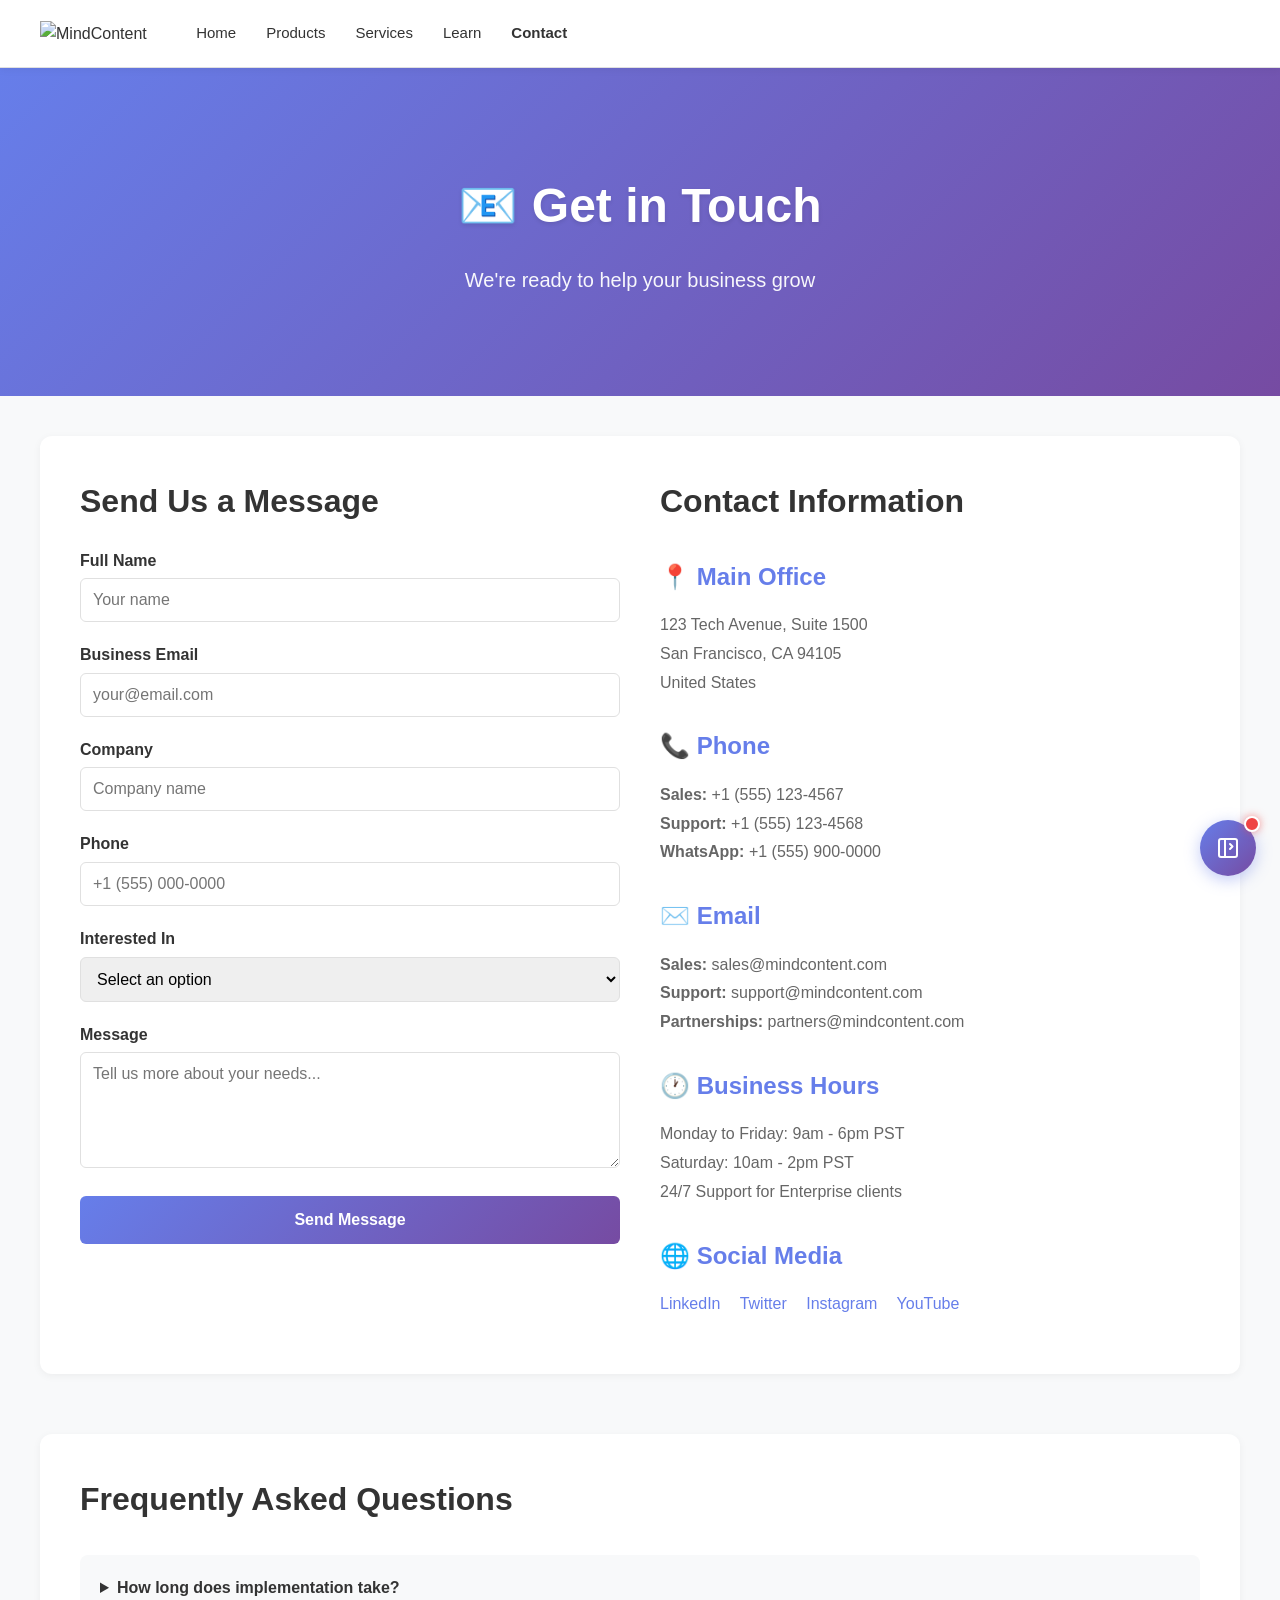
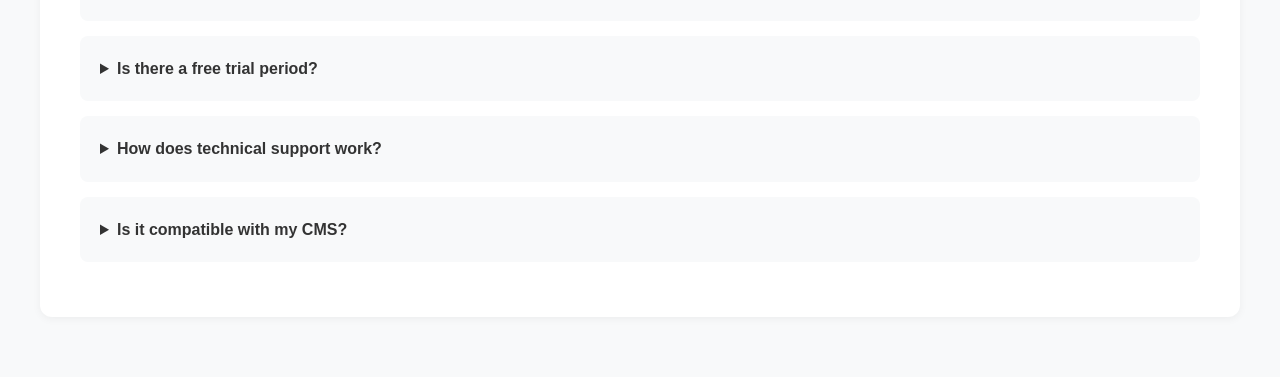
==== commit 4394111d: "Adobe Target" ====
--- a/contact.html
+++ b/contact.html
@@ -3,7 +3,18 @@
 <head>
     <meta charset="UTF-8">
     <meta name="viewport" content="width=device-width, initial-scale=1.0">
+    
+    <!-- Adobe Target DNS Prefetch -->
+    <link rel="dns-prefetch" href="//target.microsoft.com">
+    <link rel="dns-prefetch" href="//microsoftmscompoc.tt.omtrdc.net">
+    
     <link rel="stylesheet" href="mindcontent.css">
+    
+    <!-- Adobe Target Configuration -->
+    <script src="at-config.js"></script>
+    
+    <!-- Adobe Target Library -->
+    <script src="at.min.js"></script>
 </head>
 <body data-page-title="Contact">
     <!-- Site components (header/footer) loaded by site-components.js -->
--- a/mindcontent.css
+++ b/mindcontent.css
@@ -1655,6 +1655,12 @@
   z-index: 999999;
   background: transparent;
   pointer-events: none;
+  opacity: 0;
+  transition: opacity 0.3s ease-in-out;
+}
+
+#mindcontent-iframe.mc-loaded {
+  opacity: 1;
 }
 
 #mindcontent-iframe.mc-sidebar-open {
